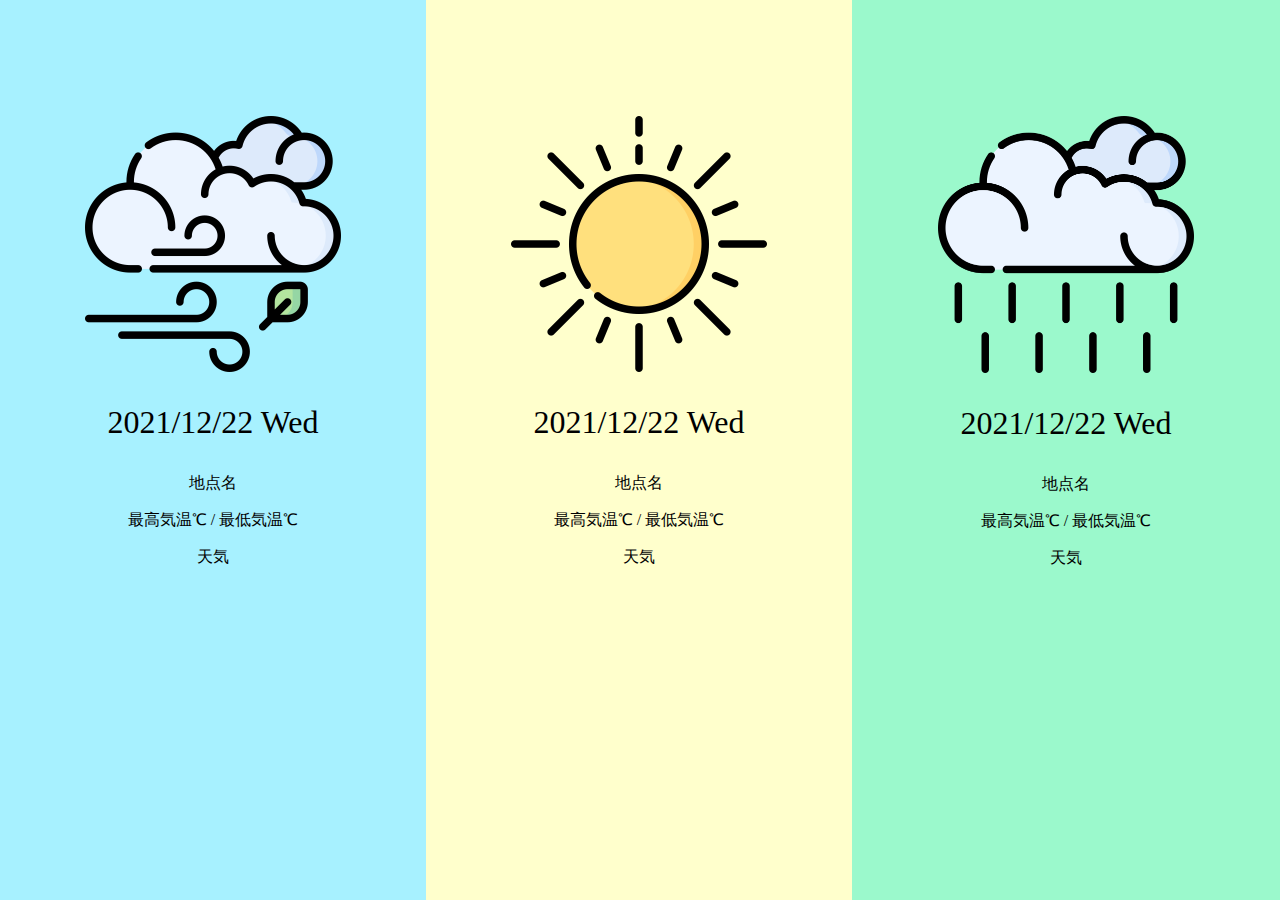
==== html/index.html @ b0e747b2 "気象庁APIから取得したデータを画面に反映" ====
<!doctype html>
<html>
<head>
<meta charset="utf-8">
<title>無題ドキュメント</title>
</head>
<frameset cols="33.3333%,33.3333%,*" BORDER="0">
  <frame src="left.html" name="leftframe">
  <frame src="center.html" name="centerframe">
  <frame src="right.html" name="rightframe">
	
</frameset><noframes></noframes>
<body>
</body>
</html>
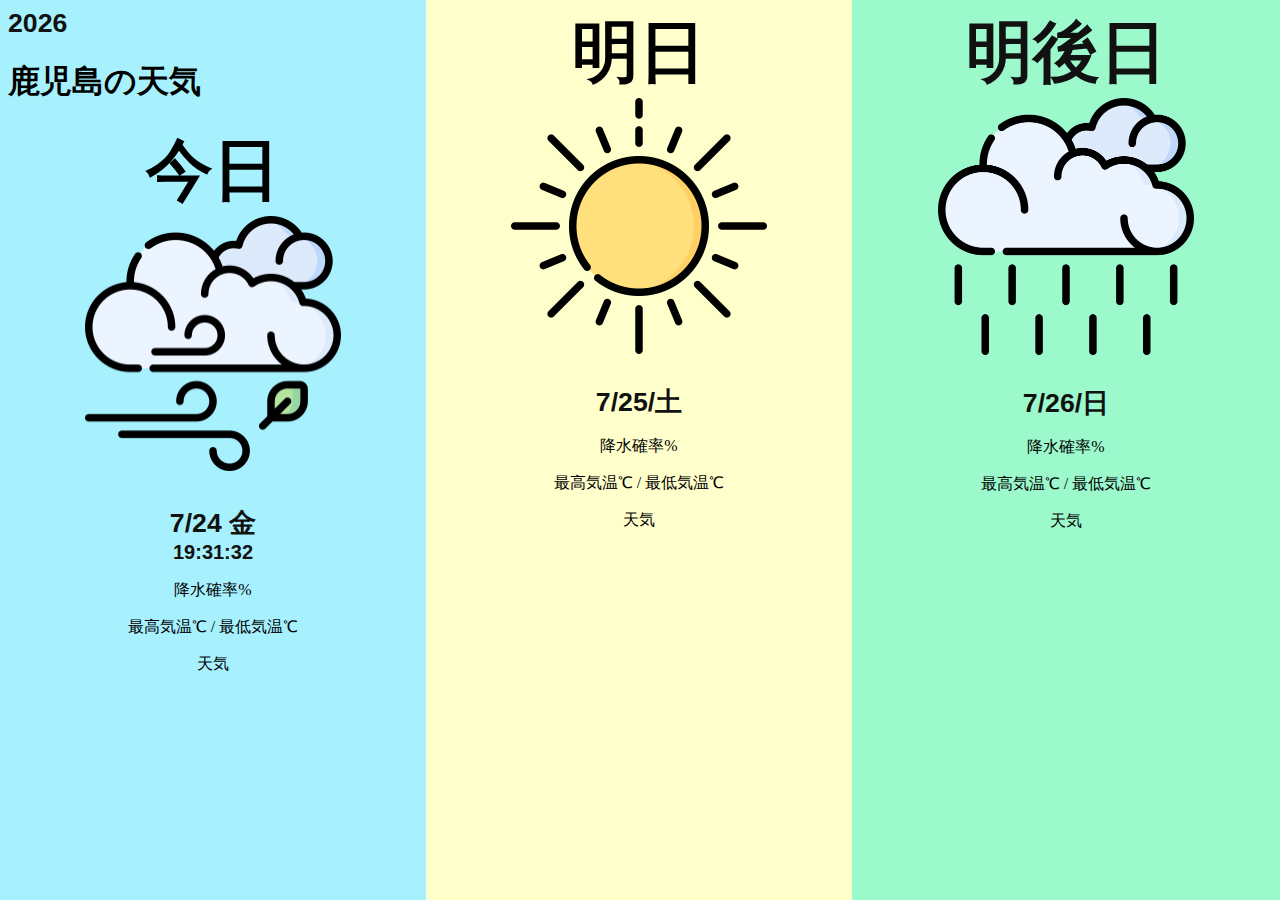
==== commit bd6bd7e3: "cssの追加 デザインの変更" ====
--- a/html/index.html
+++ b/html/index.html
@@ -1,14 +1,16 @@
 <!doctype html>
 <html>
 <head>
+	
 <meta charset="utf-8">
-<title>無題ドキュメント</title>
+<title>WeatherWebApp</title>
+<link rel="shortcut icon" href="../Pic/favicon.ico">
 </head>
-<frameset cols="33.3333%,33.3333%,*" BORDER="0">
+  <frame src="top.html" name="frame0">
+  <frameset cols="33.333%,33.333%,*" BORDER="0">
   <frame src="left.html" name="leftframe">
   <frame src="center.html" name="centerframe">
   <frame src="right.html" name="rightframe">
-	
 </frameset><noframes></noframes>
 <body>
 </body>
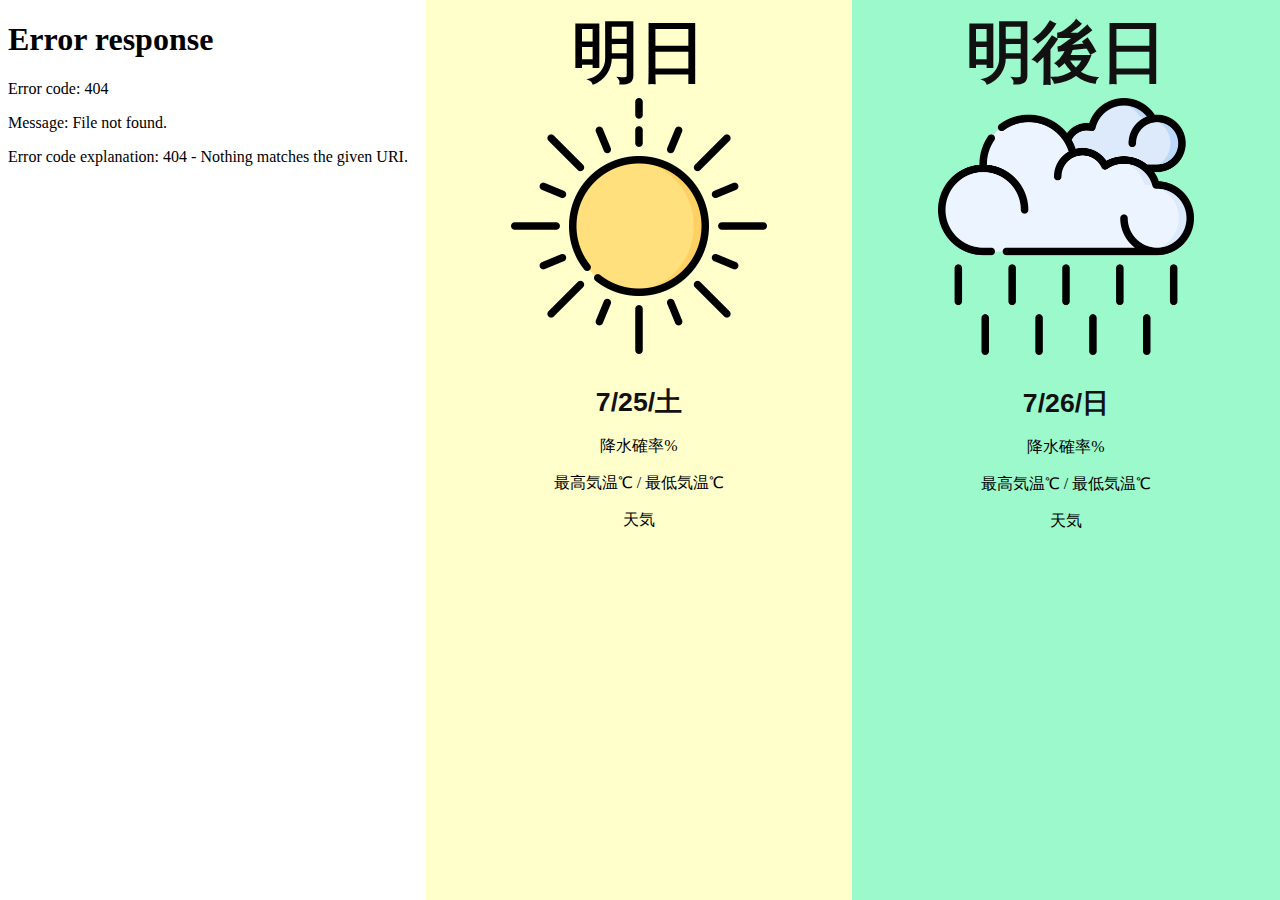
==== commit b7f76f4a: "index.htmlから left.html を呼び出すときに使用するパスを変更" ====
--- a/html/index.html
+++ b/html/index.html
@@ -8,7 +8,7 @@
 </head>
   <frame src="top.html" name="frame0">
   <frameset cols="33.333%,33.333%,*" BORDER="0">
-  <frame src="left.html" name="leftframe">
+  <frame src="html/left.html" name="leftframe">
   <frame src="center.html" name="centerframe">
   <frame src="right.html" name="rightframe">
 </frameset><noframes></noframes>
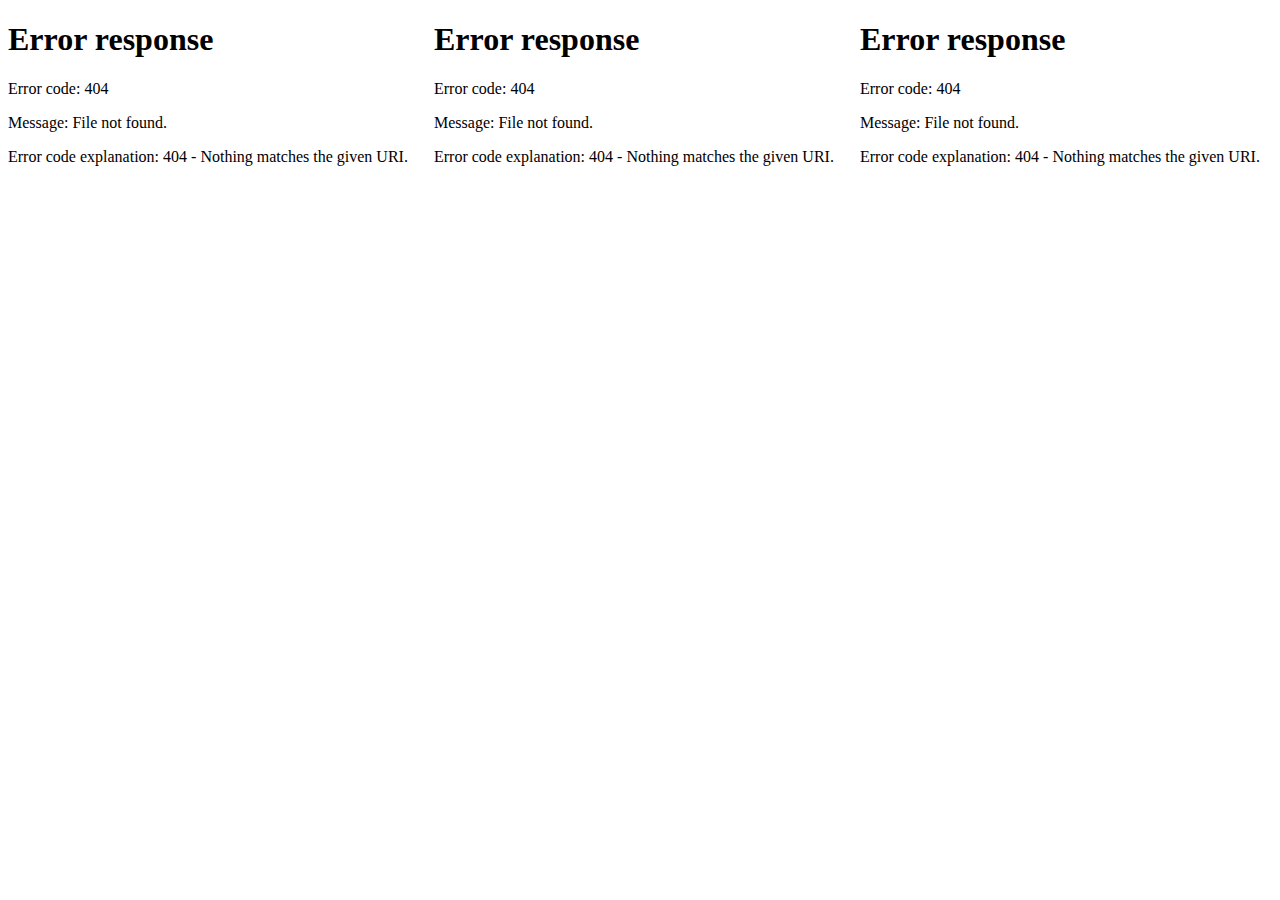
==== commit a8a743c0: "center・right.html を呼び出す" ====
--- a/html/index.html
+++ b/html/index.html
@@ -9,8 +9,8 @@
   <frame src="top.html" name="frame0">
   <frameset cols="33.333%,33.333%,*" BORDER="0">
   <frame src="html/left.html" name="leftframe">
-  <frame src="center.html" name="centerframe">
-  <frame src="right.html" name="rightframe">
+  <frame src="html/center.html" name="centerframe">
+  <frame src="html/right.html" name="rightframe">
 </frameset><noframes></noframes>
 <body>
 </body>
